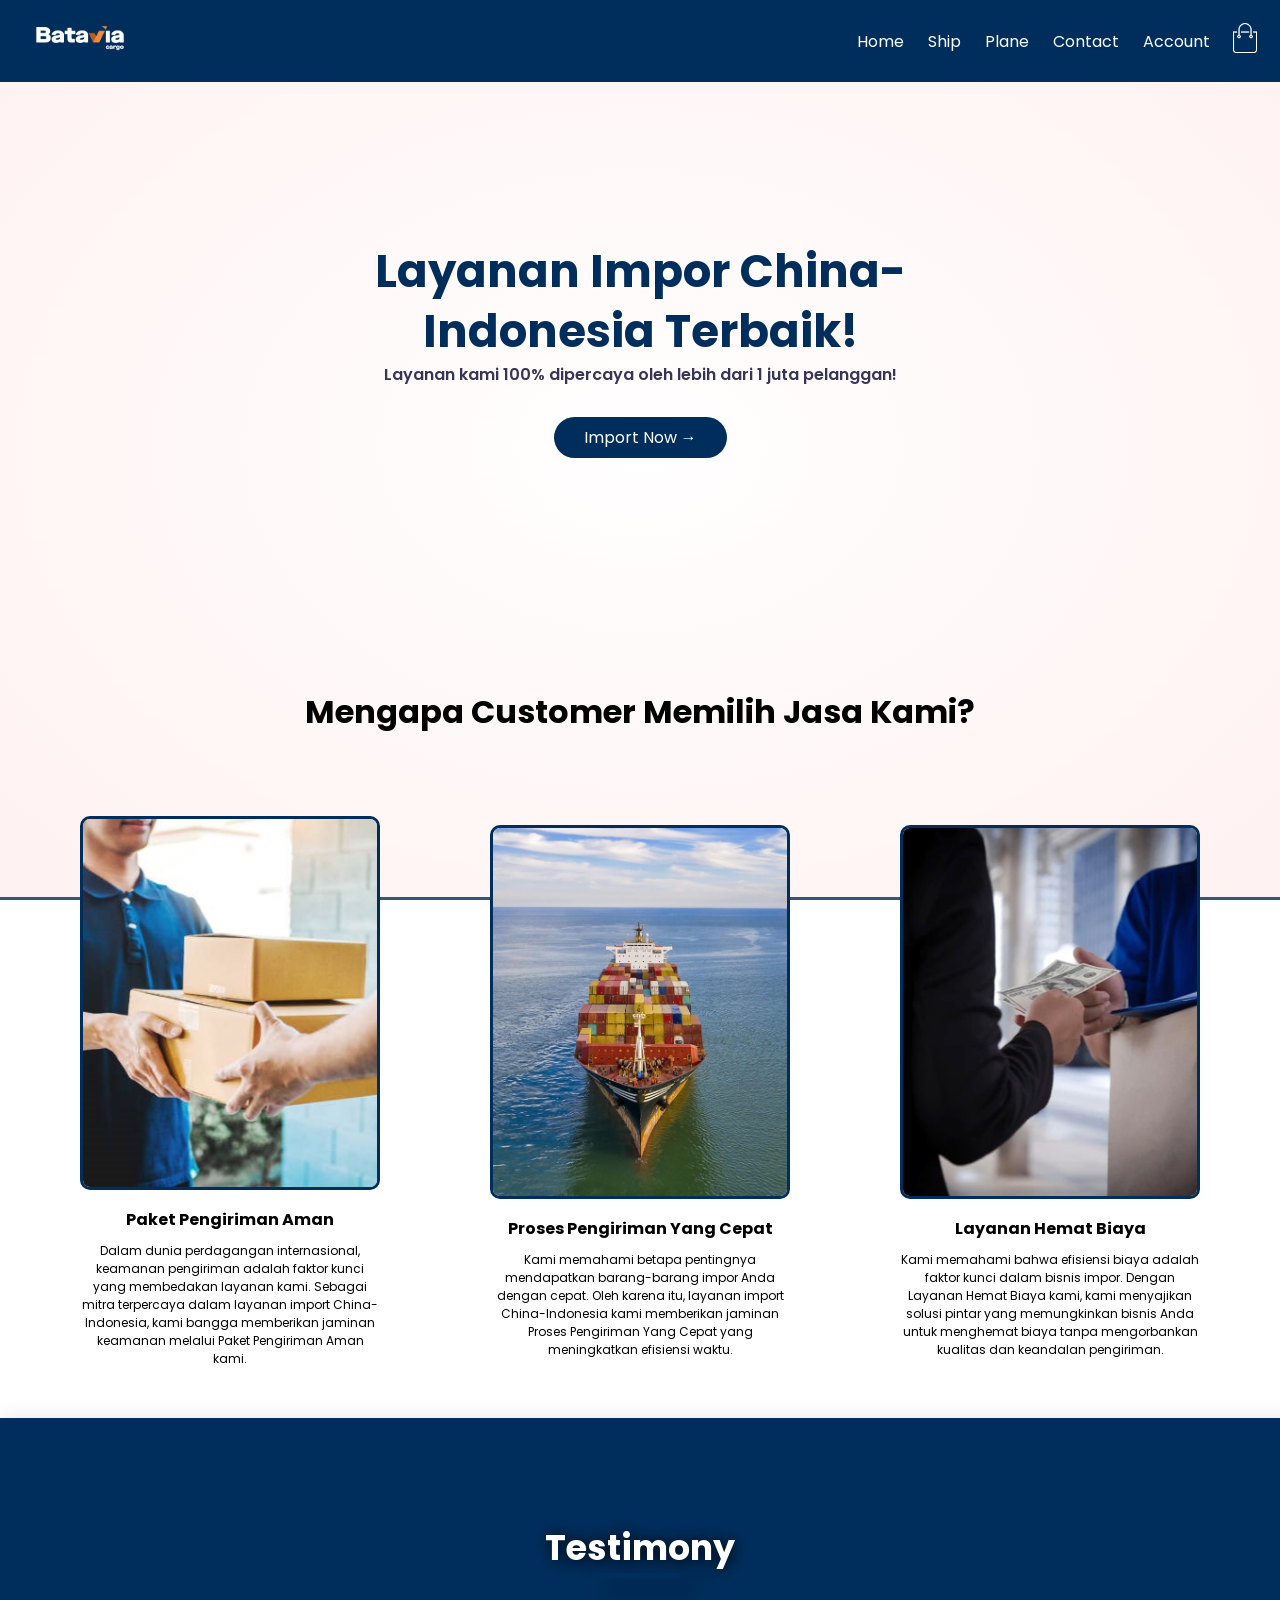
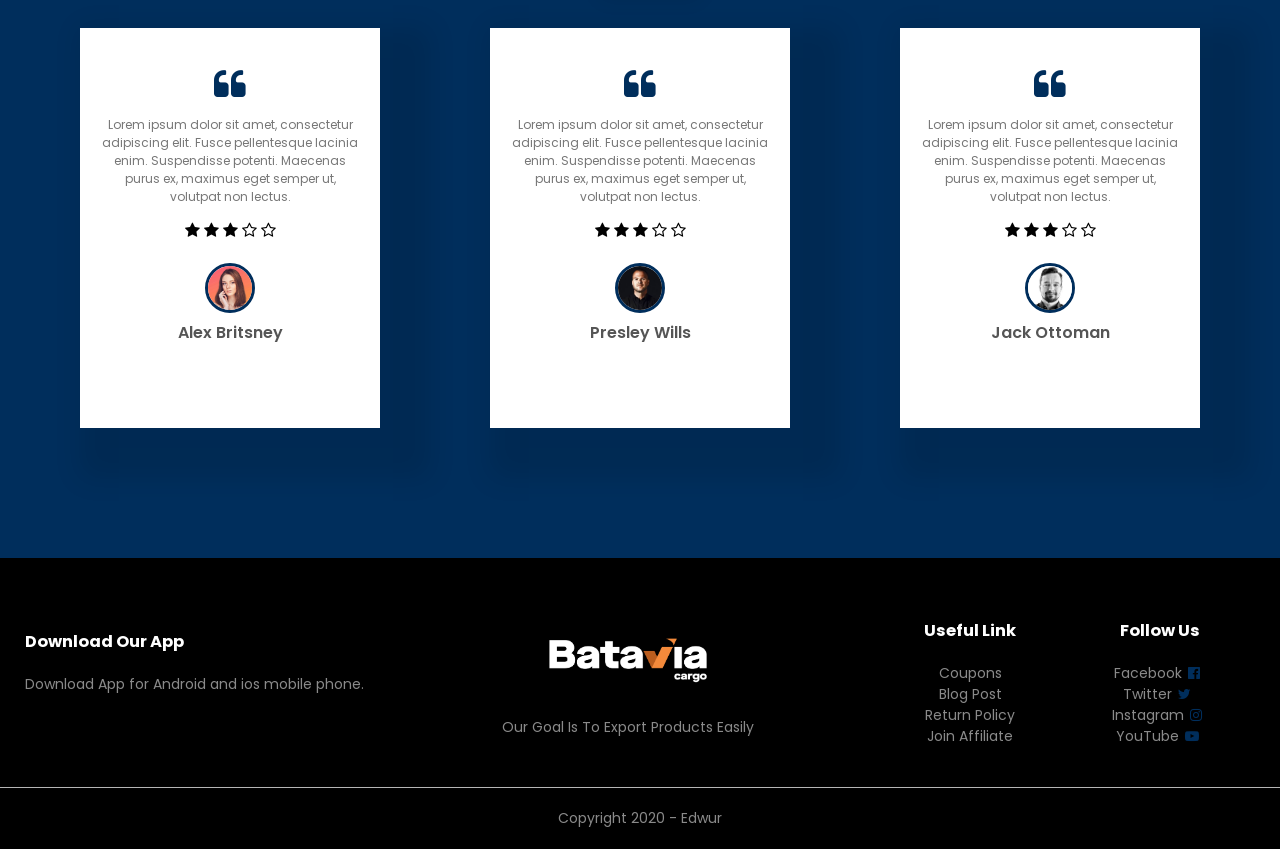
==== index.html @ 06796fd1 "Add files via upload" ====
<!DOCTYPE html>
<html lang="en">
<head>
    <meta charset="UTF-8">
    <meta name="viewport" content="width=device-width, initial-scale=1.0">
    <title>Landing Page</title>
    <link rel="stylesheet" href="styles.css">
    <link rel="preconnect" href="https://fonts.googleapis.com">
    <link rel="preconnect" href="https://fonts.gstatic.com" crossorigin>
    <link href="https://fonts.googleapis.com/css2?family=Poppins:ital,wght@0,200;0,300;0,400;0,500;0,600;0,700;1,200&display=swap" rel="stylesheet">
    
    <link rel="stylesheet" href="https://cdnjs.cloudflare.com/ajax/libs/font-awesome/4.7.0/css/font-awesome.css">
</head>
<body>

    <div class="header">
        <ul class="cb-slideshow">
            <li>
                <span>Image 01</span>
                
            </li>
            <li><span>Image 01</span>
                </li>
                <li><span>Image 01</span>
                </li>
                <li><span>Image 01</span>
                </li>
                <li><span>Image 01</span>
                </li>
            </li>
            <li><span>Image 01</span>
            </li>
                
        </ul>

    <div class="container">
        
        <div class="navbar">
            <div class="logo">
                <a href="index.html"><img src="images/batavia-logo.png" width="100px" alt="logo"/></a>
            </div>
            <nav>
                <ul id="MenuItems">
                    <li><a href="index.html">Home</a></li>
                    <li><a href="ship.html">Ship</a></li>
                    <li><a href="plane.html">Plane</a></li>
                    <li><a href="contact.html">Contact</a></li>
                    <li><a href="account.html">Account</a></li>
                </ul>
            </nav>
            <a href="cart.html"><img src="images/cart.png" class="cart-logo" width="30px" height="30px"></a>
            <img src="images/menu.png" class="menu-icon" alt="menu" onclick="menutoggle()">
        </div>
        <div class="row">
            <div class="col-2">
                <h1>Layanan Impor China-Indonesia Terbaik!</h1>
                <p>Layanan kami 100% dipercaya oleh lebih dari 1 juta pelanggan!</p>
                <a href="" class="btn import">Import Now &#8594</a>
            </div>

        </div>
    </div>
</div>



<!------ About Us ------->

<div class="about-us">
    <h1 class="about-us-title">Mengapa Customer Memilih Jasa Kami?</h1>
    
    <div class="small-container">
        <div class="row">
            <div class="col-3">
                <img src="./images/package-3-portrait.jpg" alt="">
                <h1>Paket Pengiriman Aman</h1>
                <p>Dalam dunia perdagangan internasional, keamanan pengiriman adalah faktor kunci yang membedakan layanan kami. Sebagai mitra terpercaya dalam layanan import China-Indonesia, kami bangga memberikan jaminan keamanan melalui Paket Pengiriman Aman kami.</p>
            </div>
            <div class="col-3">
                <img src="./images/cargo-1-portrait.jpg" alt="">
                <h1>Proses Pengiriman Yang Cepat</h1>
                <p>Kami memahami betapa pentingnya mendapatkan barang-barang impor Anda dengan cepat. Oleh karena itu, layanan import China-Indonesia kami memberikan jaminan Proses Pengiriman Yang Cepat yang meningkatkan efisiensi waktu.</p>
            </div>
            <div class="col-3">
                <img src="./images/man-giving-money-to-package-portrait.jpg" alt="">
                <h1>Layanan Hemat Biaya</h1>
                <p>Kami memahami bahwa efisiensi biaya adalah faktor kunci dalam bisnis impor. Dengan Layanan Hemat Biaya kami, kami menyajikan solusi pintar yang memungkinkan bisnis Anda untuk menghemat biaya tanpa mengorbankan kualitas dan keandalan pengiriman.</p>
            </div>
        </div>

    </div>

</div>

<!------ Testimonial ------->

<div class="testimonial">
    <div class="small-container">
        <h2 class="title review-title">Testimony</h2>
        <div class="row">
            <div class="col-3">
                <i class="fa fa-quote-left"></i>
                <p>Lorem ipsum dolor sit amet, consectetur adipiscing elit. Fusce pellentesque lacinia enim. Suspendisse potenti. Maecenas purus ex, maximus eget semper ut, volutpat non lectus.</p>

                <div class="rating">
                    <i class="fa fa-star"></i>
                    <i class="fa fa-star"></i>
                    <i class="fa fa-star"></i>
                    <i class="fa fa-star-o"></i>
                    <i class="fa fa-star-o" aria-hidden="true"></i>
                </div>
                <img src="images/user-5.jpg" alt="">
                <h3>Alex Britsney</h3>
            </div>
            <div class="col-3">
                <i class="fa fa-quote-left"></i>
                <p>Lorem ipsum dolor sit amet, consectetur adipiscing elit. Fusce pellentesque lacinia enim. Suspendisse potenti. Maecenas purus ex, maximus eget semper ut, volutpat non lectus.</p>

                <div class="rating">
                    <i class="fa fa-star"></i>
                    <i class="fa fa-star"></i>
                    <i class="fa fa-star"></i>
                    <i class="fa fa-star-o"></i>
                    <i class="fa fa-star-o" aria-hidden="true"></i>
                </div>
                <img src="images/user-4.jfif" alt="">
                <h3>Presley Wills</h3>
            </div>
            <div class="col-3">
                <i class="fa fa-quote-left"></i>
                <p>Lorem ipsum dolor sit amet, consectetur adipiscing elit. Fusce pellentesque lacinia enim. Suspendisse potenti. Maecenas purus ex, maximus eget semper ut, volutpat non lectus.</p>

                <div class="rating">
                    <i class="fa fa-star"></i>
                    <i class="fa fa-star"></i>
                    <i class="fa fa-star"></i>
                    <i class="fa fa-star-o"></i>
                    <i class="fa fa-star-o" aria-hidden="true"></i>
                </div>
                <img src="images/user-7.jfif" alt="">
                <h3>Jack Ottoman</h3>
            </div>
        </div>
    </div>
</div>

<!-- <div class="steps">
    <h2 class="title">Jasa Kami</h2>
</div> -->

<!---- Footer ----->
<div class="footer">
    <div class="container">
        <div class="small-container">
            <div class="row">
                <div class="footer-col-1">
                    <h3>Download Our App</h3>
                    <p>Download App for Android and ios mobile phone.</p>
                    <div class="app-logo">
                        <img src="images/play-store.png" alt="">
                        <img src="images/app-store.png" alt="">
                    </div>
                </div>
                <div class="footer-col-2">
                    <img src="images/batavia-logo.png" alt="">
                    <p>Our Goal Is To Export Products Easily</p>
                </div>
                <div class="footer-col-3">
                    <h3>Useful Link</h3>
                    <ul>
                        <li>Coupons</li>
                        <li>Blog Post</li>
                        <li>Return Policy</li>
                        <li>Join Affiliate</li>
                    </ul>
                </div>
                <div class="footer-col-4">
                    <h3>Follow Us</h3>
                    <ul class="follow-us">
                        <li>Facebook<i class="fa fa-facebook-official" aria-hidden="true"></i></li>
                        <li>Twitter<i class="fa fa-twitter" aria-hidden="true"></i></li>
                        <li>Instagram<i class="fa fa-instagram" aria-hidden="true"></i></li>
                        <li>YouTube<i class="fa fa-youtube-play" aria-hidden="true"></i></li>
                    </ul>
                </div>
            </div>
        </div>
        <hr>
        <p class="copyright">Copyright 2020 -  Edwur </p>
    </div>
</div>
<script src="script.js"></script>

</body>
</html>
---- styles.css ----
* {
  margin: 0;
  padding: 0;
  box-sizing: border-box;
}

body {
  font-family: "Poppins", sans-serif;
}

/* -------- Header ------------- */

.navbar {
  display: flex;
  align-items: center;
  padding: 20px;
  padding-left: 30px;
  padding-right: 20px;
  background-color: #002e5c;
}

nav {
  flex: 1;
  text-align: right;
}
nav ul {
  display: inline-block;
  list-style-type: none;
}

nav ul li {
  display: inline-block;
  margin-right: 20px;
}

nav ul li::after {
  content: "";
  width: 0%;
  height: 2px;
  background: #ffffff;
  display: block;
  margin: auto;
  transition: 0.5s;
}

nav ul li:hover::after {
  width: 100%;
}

a {
  text-decoration: none;
  color: #fff;
}

p {
  color: #000;
}

.container {
  /* max-width: 1370px; */
  width: 100%;
  margin: auto;
  /* padding-left: 25px;
    padding-right: 25px; */
  z-index: 2;
}

.row {
  display: flex;
  align-items: center;
  flex-wrap: wrap;
  justify-content: space-around;
}

.row22 {
  justify-content: flex-start;
}

.col-2 {
  flex-basis: 50%;
  min-width: 300px;
  margin-top: 12.5%;
  display: flex;
  align-items: center;
  justify-content: center;
  flex-direction: column;
}

.col-2 img {
  max-width: 100%;
  padding: 50px 0;
}

.col-2 h1 {
  font-size: 45px;
  line-height: 60px;
    text-align: center;
    color: #002e5c;
}

.col-2 p{
  text-align: center;
  color:#373456;
  font-weight: 600;
  /* margin-top: 5px; */
}

.btn {
  display: inline-block;
  background: #002e5c;
  color: #fff;
  padding: 8px 30px;
  margin: 30px 0;
  border-radius: 30px;
  transition: 0.5s;
  cursor: pointer;
}

.btn:hover {
  background: #010e1b;
}

.import{
    margin-top: 30px;
}

.cart-logo {
  filter: invert(100%) sepia(0%) saturate(1%) hue-rotate(354deg)
    brightness(112%) contrast(101%);
}

.about-us{
  text-align: center;
  align-items: center;
  margin-top: 200px;
}

.about-us .line{
  width: 100px;
  border: none;
  background: #002e5c;
  height: 3px;
  margin-top: 8px;
  text-align: center;
  margin: auto;
  margin-bottom: 70px;
  
}

.col-3 {
  flex-basis: 23%;
  min-width: 300px;
  max-width: 400px;
  min-height: 400px;
  margin-bottom: 30px;

}

.col-3 img {
  width: 100%;
  border: 3px solid #002e5c;
  border-radius: 10px;
}

.col-3 h1{
  font-size: 16px;
  margin-top: 10px;
}

.col-3 p {
  font-size: 12px;
  margin-top: 10px;
}

.col-ship img{
  /* min-width: 50px;
  max-width: 250px; */

  max-width: 275px;
}

.col-4 {
  flex-basis: 23%;
  min-width: 300px;
  margin-bottom: 30px;

}

.col-4 img {
  width: 100%;
  border: 3px solid #002e5c;
  border-radius: 10px;
}

.col-4 h1{
  font-size: 16px;
  margin-top: 10px;
}

.col-4 p {
  font-size: 12px;
  margin-top: 10px;
}

.small-container {
  max-width: 1800px;
  margin: auto;
  padding-left: 25px;
  padding-right: 25px;
}

.about-us-title{
  margin-bottom: 80px;
}

.ship-title{
  font-size: 20px !important; 
  margin-top: 10px !important;
}

/* --- testimonial----- */


.title {
  text-align: center;
  margin: 0 auto 80px;
  position: relative;
  line-height: 60px;
  color: #555;
}

.title::after {
  content: "";
  background: #002e5c;
  box-shadow: 10px 10px 20px 10px rgba(0, 0, 0, 0.1);
  width: 80px;
  height: 5px;
  border-radius: 5px;
  position: absolute;
  bottom: 0;
  left: 50%;
  transform: translateX(-50%);
}

.review-title {
  margin: 0 auto 50px;
  color: #fff;
  font-size: 35px;
  text-shadow: 0.5px 0.5px 15px #000000;
}

.testimonial{
  padding-top: 100px;
  margin-top: 20px;
  background-color: #002e5c;
  padding-bottom: 100px;
  box-shadow: 10px 10px 20px 10px rgba(0, 0, 0, 0.1);
}

.testimonial .col-3{
  text-align: center;
  padding: 40px 20px;
  box-shadow: 25px 25px 25px 25px rgba(0, 0, 0, 0.1);
  cursor: pointer;
  transition: 0.5s;
  background-color: #fff;
}

.testimonial .col-3 img{
  width: 50px;
  height: 50px;
  margin-top: 20px;
  border-radius: 50%;
}

.testimonial .col-3:hover{
  transform: translateY(-10px);

}

.fa.fa-quote-left{
  font-size: 34px;
  color: #002e5c;
}

.testimonial .col-3 p{
  font-size: 12px;
  margin: 12px 0;
  color: #777;
}

.testimonial .col-3 h3{
  font-weight: 600;
  color: #555;
  font-size: 16px;
}

/* -----Footer----- */

.footer {
  background: #000;
  color: #8a8a8a;
  font-size: 14px;
  padding: 60px 0 20px;
}

.footer p {
  color: #8a8a8a;
}

.footer h3 {
  color: #fff;
  margin-bottom: 20px;
}

.footer-col-1,
.footer-col-2,
.footer-col-3,
.footer-col-4 {
  min-width: 190px;
  margin-bottom: 20px;
}

.footer-col-1 {
  flex-basis: 29%;
}

.footer-col-2 {
  flex: 1;
  text-align: center;
}

.footer-col-2 img {
  width: 180px;
  margin-bottom: 20px;
}

.footer-col-3,
.footer-col-4 {
  flex-basis: 12%;
  text-align: center;
}

ul {
  list-style-type: none;
}

.app-logo {
  margin-top: 20px;
}

.app-logo img {
  width: 140px;
}
.footer hr {
  border: none;
  background: #b5b5b5;
  height: 1px;
  margin: 20px 0;
}
.copyright {
  text-align: center;
}

.follow-us li .fa {
  width: 25px;
  color: #002e5c;
}

.menu-icon {
  width: 28px;
  margin-left: 20px;
  display: none;
}

/* ------- All Products -------------------------------- */

.row-2 {
  justify-content: space-between;
  margin: 100px auto 50px;
}

.row-22 {
  justify-content: space-between;
  margin: 150px auto 50px;
}


/* ------------------ Contact Us -----------------------*/


.contact-btn {
  border: 1px solid #ccc;
  margin-right: 395px;
  /* margin-top: 10px; */
  border-radius: 30px;
  width: 145px;
  height: 45px;
  font-size: 16px;
  cursor: pointer;
}

.contact-col-1 {
  margin-bottom: 150px !important;
}


.location {
  width: 80%;
  margin: auto;
  padding: 80px 0;
}
.location iframe {
  width: 100%;
}

.contact-us {
  width: 80%;
  margin: auto;
  margin-top: 75px;
}

.contact-col {
  flex-basis: 48%;
  margin-bottom: 30px;
}

.contact-col div {
  display: flex;
  align-items: center;
  margin-bottom: 40px;
}

.contact-col div p {
  padding: 0;
}

.contact-col div h5 {
  font-size: 20px;
  margin-bottom: 5px;
  color: #555;
  font-weight: 400;
}

.contact-col input,
.contact-col textarea {
  width: 100%;
  padding: 15px;
  margin-bottom: 17px;
  outline: none;
  border: 1px solid #002e5c;
  box-sizing: border-box;
  box-shadow: 0 0 20px 0px rgba(0, 0, 0, 0.1);
  resize: none;
}

.contact-col div .fa {
  display: block;
  margin-right: 20px;
  cursor: pointer;
  font-size: 23px;
  color: #002e5c;
}

hr.line {
  width: 160px;
  border: none;
  background: #002e5c;
  height: 3px;
  margin-top: 8px;
  text-align: center;
  margin: auto;
}

.contact-container {
  margin-top: 200px;
  text-align: center;
  align-items: center;
}

.row1 {
  display: flex;
  align-items: center;
  flex-wrap: wrap;
  justify-content: space-around;
}

.header-sell {
  background: radial-gradient(#fff, #d6faff);
}

.sell-container {
  margin-top: 20px;
  text-align: center;
  align-items: center;
}

.sell-container hr {
  width: 375px !important;
  margin-bottom: 100px;
}

.row-vertical {
  display: flex;
  align-items: flex-start;
  flex-wrap: wrap;
  flex-direction: column;
  justify-content: flex-start;
  margin-bottom: 40px;
}

.col-6 {
  flex-basis: 33%;
  min-width: 300px;
  position: relative;
}

.col-6 img {
  width: 75%;
  border: 2px solid #000;
  transition: 0.5s;
  border-radius: 15px;
}

.col-6 img:hover {
  border: 2px solid #0400ff;
}

.upload-icon {
  padding-top: 30px;
  padding-bottom: 30px;
  padding-left: 35px;
  padding-right: 35px;
  border-radius: 5%;
  border: 3px dotted #000;
  display: flex;
  flex-direction: column;
  align-items: center;
  justify-content: center;
  transition: 0.5s;
  cursor: pointer;
  margin-right: 10px;
}
.upload-icon h3 {
  font-size: 12px;
  text-align: center;
  font-weight: 500;
}
.upload-icon .fa {
  font-size: 25px;
}

.upload-icon:hover {
  border: 3px dotted #002e5c;
}

.icon-container {
  display: flex;
}

.row-3 {
  display: flex;
  align-items: start;
  flex-wrap: wrap;
  justify-content: start;
}

.upload-title {
  margin-bottom: 40px;
}

.main-photo-title {
  position: absolute;
  font-size: 20px;
  transform: translateY(-413px) translateX(5px);
  background-color: #ffffff;
  padding: 5px;
  color: #1d1c1c;
  font-weight: 500;
  opacity: 0.75;
  border-radius: 15px;
}

.write-title {
  margin-top: 40px;
  margin-bottom: 40px;
}

.title-input {
  width: 400%;
  padding: 10px;
  height: 50px;
  margin: 15px 0;
  box-sizing: border-box;
  border: 0.5px solid #201f1f;
  outline: none;
  background: #f0f0f0;
  box-shadow: 0 0 20px 0px rgba(0, 0, 0, 0.1);
  font-size: 20px;
  font-weight: 500;
  margin-bottom: 40px;
}

.description-input {
  width: 400%;
  padding: 10px;
  height: 200px;
  margin: 15px 0;
  box-sizing: border-box;
  outline: none;
  background: #f0f0f0;
  font-size: 20px;
  font-weight: 500;
  resize: none;
  border: none;
  margin-bottom: 40px;
}

hr {
  width: 100%;
  height: 3px;
  margin-top: 20px;
  margin-bottom: 20px;
  background-color: rgb(75, 69, 69);
  border: none;
}

.price-input {
  width: 110px;
  height: 40px;
  padding-left: 10px;
  font-size: 18px;
  margin-right: 10px;
  border: 1px solid #002e5c;
  font-weight: 500;
}

.quantity-input {
  width: 110px;
  height: 35px;
  padding-left: 10px;
  font-size: 18px;
  margin-right: 10px;
  border: 1px solid #002e5c;
  font-weight: 500;
}

.price-title {
  font-size: 16px;
  font-weight: 600;
}

.quantity-title {
  font-size: 16px;
  font-weight: 600;
  margin-top: 40px;
}

.sell-btn {
  margin-top: 40px;
  display: inline-block;
  background: #002e5c;
  color: #fff;
  padding: 15px 20px;
  width: 200px;
  margin: auto;
  border-radius: 30px;
  border: 1px solid #ccc;
  font-size: 20px;
  font-weight: 500;
  transition: 0.5s;
  cursor: pointer;
}

.sell-btn:hover {
  background: #563434;
}

.shipping-container {
  display: flex;
  align-items: center;
  margin-bottom: 40px;
}

.rating-details {
  margin-top: 30px;
}

.rating-details .fa {
  color: #002e5c;
  font-size: 30px;
}

.place-description {
  margin-top: 50px;
}

.food-title {
  text-align: center;
  font-size: 16px;
}

.small-location {
  padding: 10px 0;
}

#testimonials p {
  font-family: poppins;
}

#testimonials strong {
  font-family: poppins;
}

#testimonials span {
  font-family: poppins;
}
a {
  text-decoration: none;
}
#testimonials {
  display: flex;
  justify-content: center;
  align-items: center;
  flex-direction: column;
  width: 100%;
}
.testimonial-heading {
  letter-spacing: 1px;
  margin: 30px 0px;
  padding: 10px 20px;
  display: flex;
  flex-direction: column;
  justify-content: center;
  align-items: center;
}
.testimonial-heading h1 {
  font-size: 2.2rem;
  font-weight: 500;
  background-color: #202020;
  color: #ffffff;
  padding: 10px 20px;
}
.testimonial-heading span {
  font-size: 1.3rem;
  color: #252525;
  margin-bottom: 10px;
  letter-spacing: 2px;
  text-transform: uppercase;
}
.testimonial-box-container {
  display: flex;
  justify-content: center;
  align-items: center;
  flex-wrap: wrap;
  width: 100%;
}
.testimonial-box {
  width: 500px;
  box-shadow: 2px 2px 30px rgba(0, 0, 0, 0.1);
  background-color: #ffffff;
  padding: 20px;
  margin: 15px;
  cursor: pointer;
}
.profile-img {
  width: 50px;
  height: 50px;
  border-radius: 50%;
  overflow: hidden;
  margin-right: 10px;
}
.profile-img img {
  width: 100%;
  height: 100%;
  object-fit: cover;
  object-position: center;
}
.profile {
  display: flex;
  align-items: center;
}
.name-user {
  display: flex;
  flex-direction: column;
}
.name-user strong {
  color: #3d3d3d;
  font-size: 1.1rem;
  letter-spacing: 0.5px;
}
.name-user span {
  color: #979797;
  font-size: 0.8rem;
}
.reviews {
  color: #f9d71c;
}

.reviews .fa {
  font-size: 20px;
}
.box-top {
  display: flex;
  justify-content: space-between;
  align-items: center;
  margin-bottom: 20px;
}
.client-comment p {
  font-size: 0.9rem;
  color: #4b4b4b;
}
.testimonial-box:hover {
  transform: translateY(-10px);
  transition: all ease 0.3s;
}

::selection {
  color: #ffffff;
  background-color: #252525;
}

.review-input {
  width: 73%;
  height: 35px;
  border-radius: 20px;
  border: 2px solid #002e5c;
  font-size: 16px;
  margin-top: 10px;
  font-family: poppins;
  padding-left: 10px;
}

.send-button {
  position: absolute;
  right: 13.5%;
  margin-top: 11px;
  background-color: #002e5c;
  border-radius: 20px;
  padding: 5px 10px 5px 10px;
  cursor: pointer;
}

.input-container {
  display: flex;
  justify-content: center;
  align-items: center;
  width: 100%;
  margin-top: 10px;
}

.fa-cutlery {
  margin-left: 5px;
}

.search {
  width: 100%;
  position: relative;
  display: flex;
}

.searchTerm {
  width: 100%;
  border: 3px solid #002e5c;
  border-right: none;
  padding: 5px;
  height: 36px;
  border-radius: 5px 0 0 5px;
  outline: none;
  font-family: poppins;
  font-size: 16px;
}

/* .searchTerm:focus{
    color: #0000;
  } */

.searchButton {
  width: 40px;
  height: 36px;
  border: 1px solid #002e5c;
  background: #002e5c;
  text-align: center;
  color: #fff;
  border-radius: 0 5px 5px 0;
  cursor: pointer;
  font-size: 20px;
}

/*Resize the wrap to see the search bar change!*/
.wrap {
  width: 80%;

  /* position: absolute;
    top: 50%;
    left: 50%;
    transform: translate(-50%, -50%); */
}

.search-container {
  display: flex;
  justify-content: center;
  align-items: center;
  margin-top: 25px;
}

.hide {
  display: none;
}

.review-title {
  margin: 0 auto 50px;
}

.layer {
  background: transparent;
  height: 100%;
  width: 100%;
  position: absolute;
  top: 0;
  left: 0;
  transition: 0.5s;
  opacity: 0;
}

.layer:hover {
  background: #ffffff;
  opacity: 0.8;
}

.layer p {
  width: 100%;
  font-weight: 500;
  color: #000;
  font-size: 14px;
  bottom: 0;
  left: 50%;
  transform: translateX(-50%);
  position: absolute;
  opacity: 0;
  transition: 0.5s;
  text-align: center;
  width: 80%;
}

.layer:hover p {
  bottom: 32%;
  opacity: 1;
}

.layer-container {
  width: 100%;
  height: 100%;
  position: relative;
  cursor: pointer;
}

.fa .fa-ticket {
  font-size: 100px;
}

.hidden {
  visibility: hidden;
}

.check-out-container {
  display: flex;
  justify-content: flex-end;
  align-items: center;
}

/* .slider {
    overflow: hidden;
    width: 100px;
    height: 100px;
    position: relative;
    z-index: -5;
  }
  
  .slider .slide {
    position: absolute;
    top: 0;
    left: 0;
    width: 100%;
    height: 100%;
    background-size: cover;
    background-position: center;
    animation: slide 10s infinite;
    opacity: 0.5;
  }
  
  .slider .slide:nth-child(1) {
    background-image: url('https://images.unsplash.com/photo-1595356700395-6f14b5c1f33f?ixlib=rb-1.2.1&ixid=MnwxMjA3fDB8MHxwaG90by1wYWdlfHx8fGVufDB8fHx8&auto=format&fit=crop&w=1000&q=80');
    animation-delay: -0;
  }
  
  .slider .slide:nth-child(2) {
    background-image: url('https://images.unsplash.com/photo-1591019052241-e4d95a5dc3fc?ixlib=rb-1.2.1&ixid=MnwxMjA3fDB8MHxwaG90by1wYWdlfHx8fGVufDB8fHx8&auto=format&fit=crop&w=1000&q=80');
    animation-delay: -2s;
  }
    
  .slider .slide:nth-child(3) {
    background-image: url('https://images.unsplash.com/photo-1543373014-cfe4f4bc1cdf?ixlib=rb-1.2.1&ixid=MnwxMjA3fDB8MHxwaG90by1wYWdlfHx8fGVufDB8fHx8&auto=format&fit=crop&w=1000&q=80');
    animation-delay: -4s;
  }
    
  .slider .slide:nth-child(4) {
    background-image: url('https://images.unsplash.com/photo-1517430554953-a5ba4678fe85?ixlib=rb-1.2.1&ixid=MnwxMjA3fDB8MHxwaG90by1wYWdlfHx8fGVufDB8fHx8&auto=format&fit=crop&w=1000&q=80');
    animation-delay: -6s;
  }
  
  .slider .slide:nth-child(5) {
    background-image: url('https://images.unsplash.com/photo-1583161178154-c362b3459d29?ixlib=rb-1.2.1&ixid=MnwxMjA3fDB8MHxwaG90by1wYWdlfHx8fGVufDB8fHx8&auto=format&fit=crop&w=1000&q=80');
    animation-delay: -8s;
  }
  
  @keyframes slide {
    0%, 15%, 100% {
      transform: translateX(0);
      animation-timing-function: ease;
    }
    20% {
      transform: translateX(-100%);
      animation-timing-function: step-end;
    }
    95% {
      transform: translateX(100%);
      animation-timing-function: ease;
    }
  } */




/* ------------- SLIDE SHOW ANIMATION --------------------- */


.cb-slideshow li {
    list-style-type: none;
    opacity: 0.25; /* TO CHANGE THE OPACITY OF IMAGES */
  }
  
  .cb-slideshow,
  .cb-slideshow:after {
    position: absolute;
    width: 100%;
    height: 100%;
    top: 0px;
    left: 0px;
    z-index: -1;
    opacity: 0.8;
    border-bottom: 3px solid #002e5c;
  }
  .cb-slideshow:after {
    content: "";
    background: transparent radial-gradient(#fff, #ffebeb) repeat top left;
  }
  
  .cb-slideshow li span {
    width: 100%;
    height: 100%;
    position: absolute;
    top: 0px;
    left: 0px;
    color: transparent;
    background-size: cover;
    background-position: 50% 50%;
    background-repeat: none;
    opacity: 0;
    z-index: 0;
    animation: imageAnimation 36s linear infinite 0s;

  }
  
  .cb-slideshow li div {
    z-index: 1000;
    position: absolute;
    bottom: 30px;
    left: 0px;
    width: 100%;
    text-align: center;
    opacity: 0;
    color: #fff;
    animation: titleAnimation 36s linear infinite 0s;
  }
  .cb-slideshow li div h3 {
    font-family: "BebasNeueRegular", "Arial Narrow", Arial, sans-serif;
    font-size: 240px;
    padding: 0;
    line-height: 200px;
  }
  
  .cb-slideshow li:nth-child(1) span {
    background-image: url(./images/construction-2.avif);
    
  }
  .cb-slideshow li:nth-child(2) span {
    background-image: url(./images/construction-1.jpg);
    animation-delay: 6s;
  }
  .cb-slideshow li:nth-child(3) span {
    background-image: url(./images/construction-3.jpg);
    animation-delay: 12s;
  }
  .cb-slideshow li:nth-child(4) span {
    background-image: url(./images/construction-4.jpg);
    animation-delay: 18s;
  }
  .cb-slideshow li:nth-child(5) span {
    background-image: url(./images/construction-5.jpg);
    animation-delay: 24s;
  }
  .cb-slideshow li:nth-child(6) span {
    background-image: url(./images/construction-6.avif);
    animation-delay: 30s;
  }
  
  .cb-slideshow li:nth-child(2) div {
    animation-delay: 6s;
  }
  .cb-slideshow li:nth-child(3) div {
    animation-delay: 12s;
  }
  .cb-slideshow li:nth-child(4) div {
    animation-delay: 18s;
  }
  .cb-slideshow li:nth-child(5) div {
    animation-delay: 24s;
  }
  .cb-slideshow li:nth-child(6) div {
    animation-delay: 30s;
  }

  .cb-slideshow-ship li {
    list-style-type: none;
    opacity: 0.25; /* TO CHANGE THE OPACITY OF IMAGES */
  }
  
  .cb-slideshow-ship,
  .cb-slideshow-ship:after {
    position: absolute;
    width: 100%;
    height: 100%;
    top: 0px;
    left: 0px;
    z-index: -1;
    opacity: 0.8;
    border-bottom: 3px solid #002e5c;
  }
  .cb-slideshow-ship:after {
    content: "";
    background: transparent radial-gradient(#fff, #ffebeb) repeat top left;
  }
  
  .cb-slideshow-ship li span {
    width: 100%;
    height: 100%;
    position: absolute;
    top: 0px;
    left: 0px;
    color: transparent;
    background-size: cover;
    background-position: 50% 50%;
    background-repeat: none;
    opacity: 0;
    z-index: 0;
    animation: imageAnimation 36s linear infinite 0s;
    /* filter: grayscale(100%); */
  }
  
  .cb-slideshow-ship li div {
    z-index: 1000;
    position: absolute;
    bottom: 30px;
    left: 0px;
    width: 100%;
    text-align: center;
    opacity: 0;
    color: #fff;
    animation: titleAnimation 36s linear infinite 0s;
  }
  .cb-slideshow-ship li div h3 {
    font-family: "BebasNeueRegular", "Arial Narrow", Arial, sans-serif;
    font-size: 240px;
    padding: 0;
    line-height: 200px;
  }
  
  .cb-slideshow-ship li:nth-child(1) span {
    background-image: url(./images/construction-2.avif);
    
  }
  .cb-slideshow-ship li:nth-child(2) span {
    background-image: url(./images/shipping_cargo-1.jpg);
    animation-delay: 6s;
  }
  .cb-slideshow-ship li:nth-child(3) span {
    background-image: url(./images/construction-3.jpg);
    animation-delay: 12s;
  }
  .cb-slideshow-ship li:nth-child(4) span {
    background-image: url(./images/shipping_cargo-2.webp);
    animation-delay: 18s;
  }
  .cb-slideshow-ship li:nth-child(5) span {
    background-image: url(./images/construction-5.jpg);
    animation-delay: 24s;
  }
  .cb-slideshow-ship li:nth-child(6) span {
    background-image: url(./images/shipping_cargo-3.webp);
    animation-delay: 30s;
  }
  
  .cb-slideshow-ship li:nth-child(2) div {
    animation-delay: 6s;
  }
  .cb-slideshow-ship li:nth-child(3) div {
    animation-delay: 12s;
  }
  .cb-slideshow-ship li:nth-child(4) div {
    animation-delay: 18s;
  }
  .cb-slideshow-ship li:nth-child(5) div {
    animation-delay: 24s;
  }
  .cb-slideshow-ship li:nth-child(6) div {
    animation-delay: 30s;
  }

  .cb-slideshow-plane li:nth-child(1) span {
    background-image: url(./images/plane-cargo.jpg);
    
  }
  .cb-slideshow-plane li:nth-child(2) span {
    background-image: url(./images/plane-cargo-4.jpeg);
    animation-delay: 6s;
  }
  .cb-slideshow-plane li:nth-child(3) span {
    background-image: url(./images/plane-cargo-2.jpg);
    animation-delay: 12s;
  }
  .cb-slideshow-plane li:nth-child(4) span {
    background-image: url(./images/plane-cargo-5.jpg);
    animation-delay: 18s;
  }
  .cb-slideshow-plane li:nth-child(5) span {
    background-image: url(./images/plane-cargo-3.webp);
    animation-delay: 24s;
  }
  .cb-slideshow-plane li:nth-child(6) span {
    background-image: url(./images/plane-cargo-6.jpg);
    animation-delay: 30s;
  }
  
  .cb-slideshow-plane li:nth-child(2) div {
    animation-delay: 6s;
  }
  .cb-slideshow-plane li:nth-child(3) div {
    animation-delay: 12s;
  }
  .cb-slideshow-plane li:nth-child(4) div {
    animation-delay: 18s;
  }
  .cb-slideshow-plane li:nth-child(5) div {
    animation-delay: 24s;
  }
  .cb-slideshow-plane li:nth-child(6) div {
    animation-delay: 30s;
  }

  
  @keyframes imageAnimation {
    0% {
      opacity: 0;
      animation-timing-function: ease-in;
    }
    8% {
      opacity: 1;
      animation-timing-function: ease-out;
    }
    17% {
      opacity: 1;
    }
    25% {
      opacity: 0;
    }
    100% {
      opacity: 0;
    }
  }
  
  @keyframes titleAnimation {
    0% {
      opacity: 0;
    }
    8% {
      opacity: 1;
    }
    17% {
      opacity: 1;
    }
    19% {
      opacity: 0;
    }
    100% {
      opacity: 0;
    }
  }
  
  .no-cssanimations .cb-slideshow li span {
    opacity: 1;
  }

  .no-cssanimations .cb-slideshow-ship li span {
    opacity: 1;
  }
/*   
  .column-container {
    background: radial-gradient(#fff, #fdf3f3);
    border-radius: 30px;
    border: 1px solid #002e5c;
    width: 37%;
    padding-top: 40px;
    padding-bottom: 40px;
    transform: translateY(2.5%);
  } */



.menu-icon {
  width: 28px;
  margin-left: 20px;
  display: none;
}



@media only screen and (max-width: 800px) {
  nav ul {
    position: absolute;
    top: 70px;
    left: 0;
    background: #333;
    width: 100%;
    overflow: hidden;
    transition: 0.5s;
    z-index: 5;
  }

  nav ul li {
    display: block;
    margin-right: 50px;
    margin-top: 10px;
    margin-bottom: 10px;
    z-index: 5;
  }

  nav ul li a {
    color: #fff;
  }

  nav ul li::after {
    content: "";
    width: 0%;
    height: 2px;
    background: #002e5c;
    display: block;
    margin: auto;
    transition: 0.5s;
  }

  nav ul li:hover::after {
    width: 0%;
  }

  .menu-icon {
    display: block;
    cursor: pointer;
  }

  .employee {
    margin-left: 0px;
  }

  .ship {
    font-size: 40px !important;
  }
}
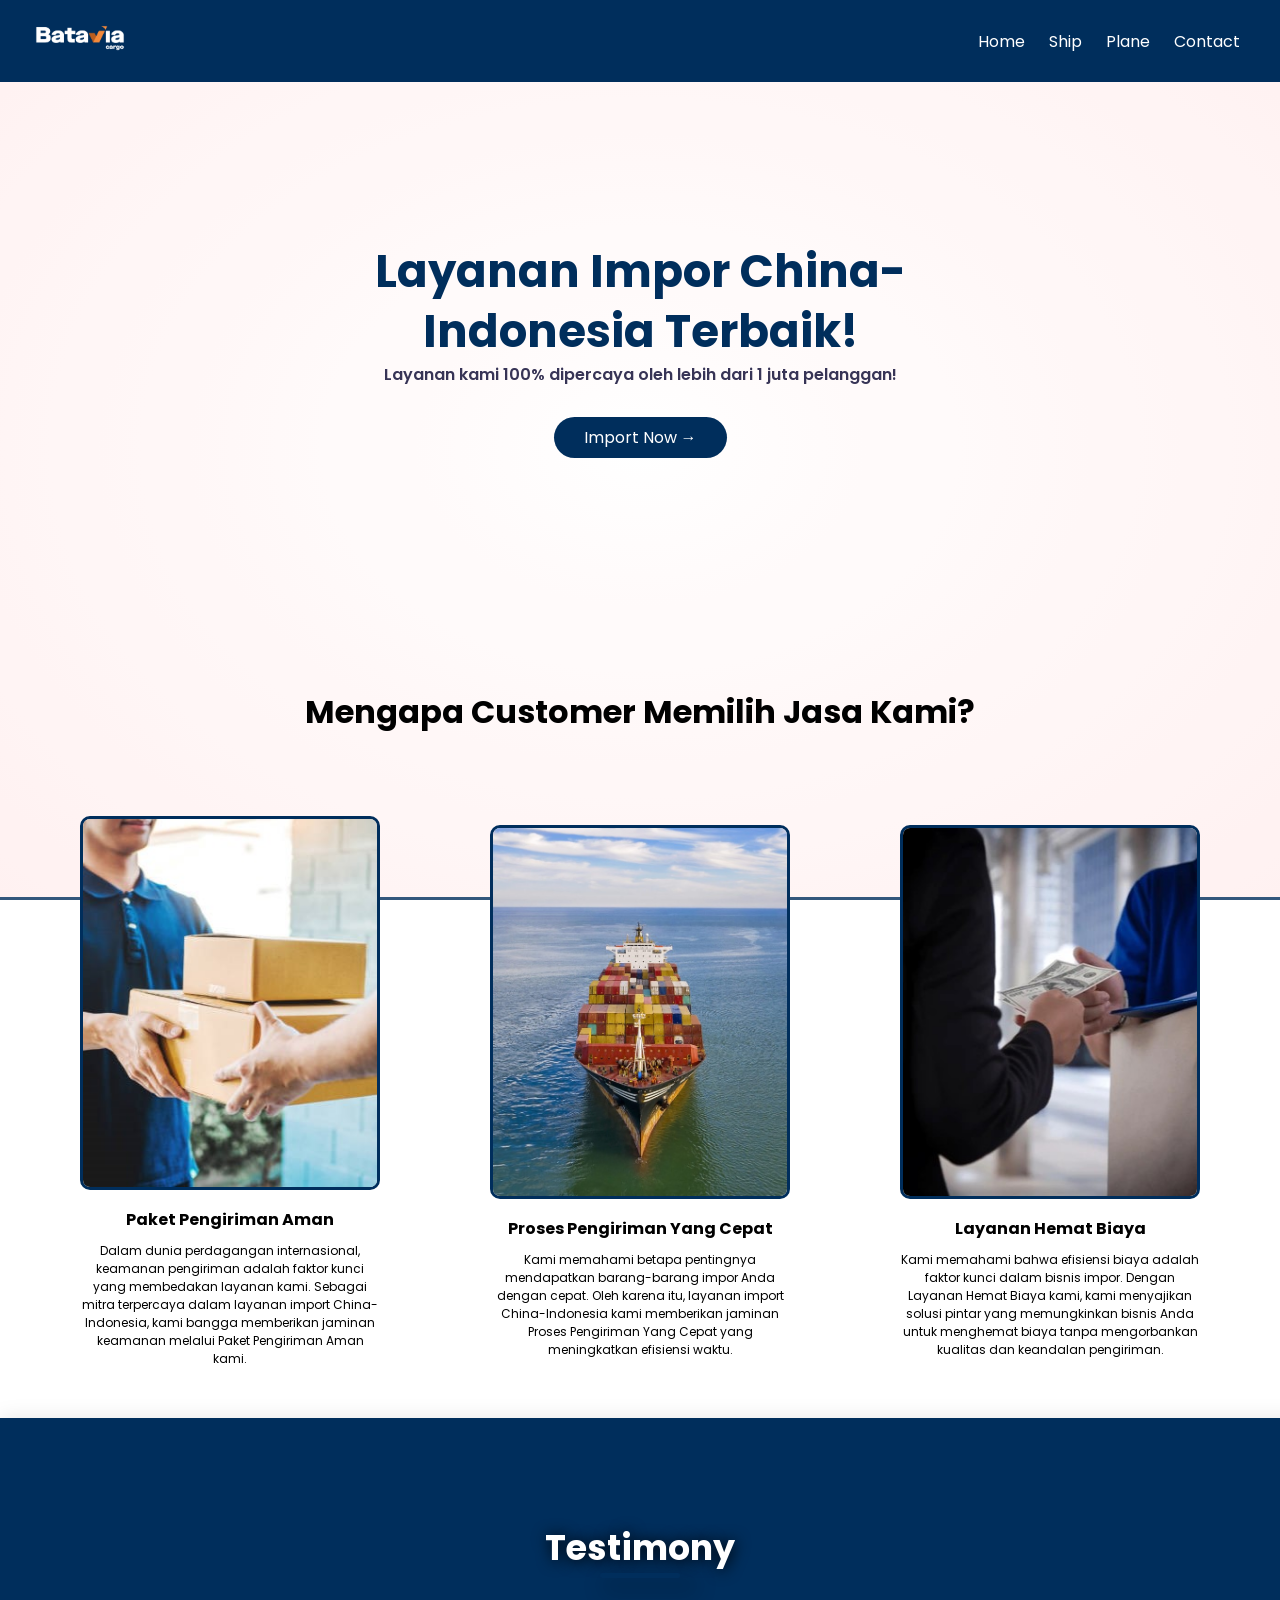
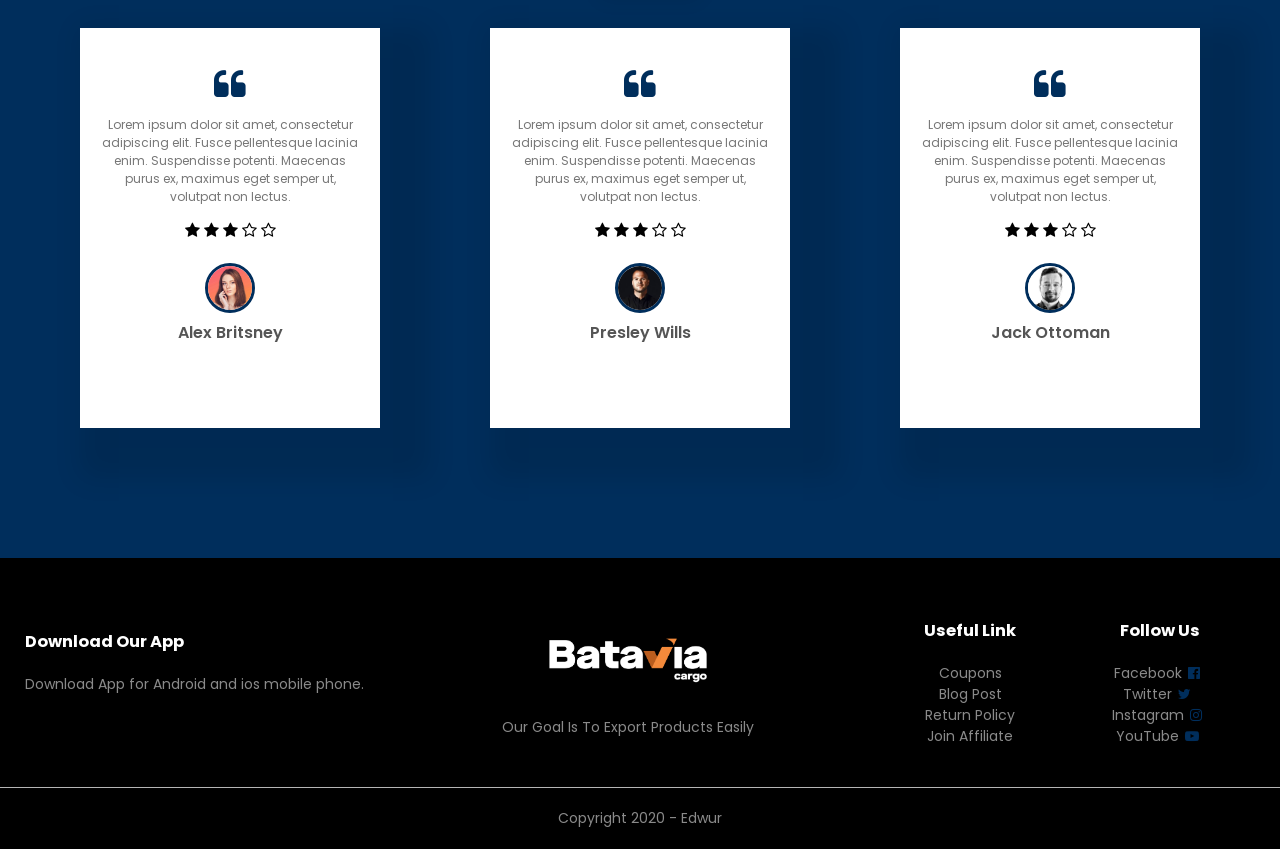
==== commit 386bad04: "Update index.html" ====
--- a/index.html
+++ b/index.html
@@ -45,10 +45,9 @@
                     <li><a href="ship.html">Ship</a></li>
                     <li><a href="plane.html">Plane</a></li>
                     <li><a href="contact.html">Contact</a></li>
-                    <li><a href="account.html">Account</a></li>
                 </ul>
             </nav>
-            <a href="cart.html"><img src="images/cart.png" class="cart-logo" width="30px" height="30px"></a>
+            
             <img src="images/menu.png" class="menu-icon" alt="menu" onclick="menutoggle()">
         </div>
         <div class="row">
@@ -192,4 +191,4 @@
 <script src="script.js"></script>
 
 </body>
-</html>+</html>
